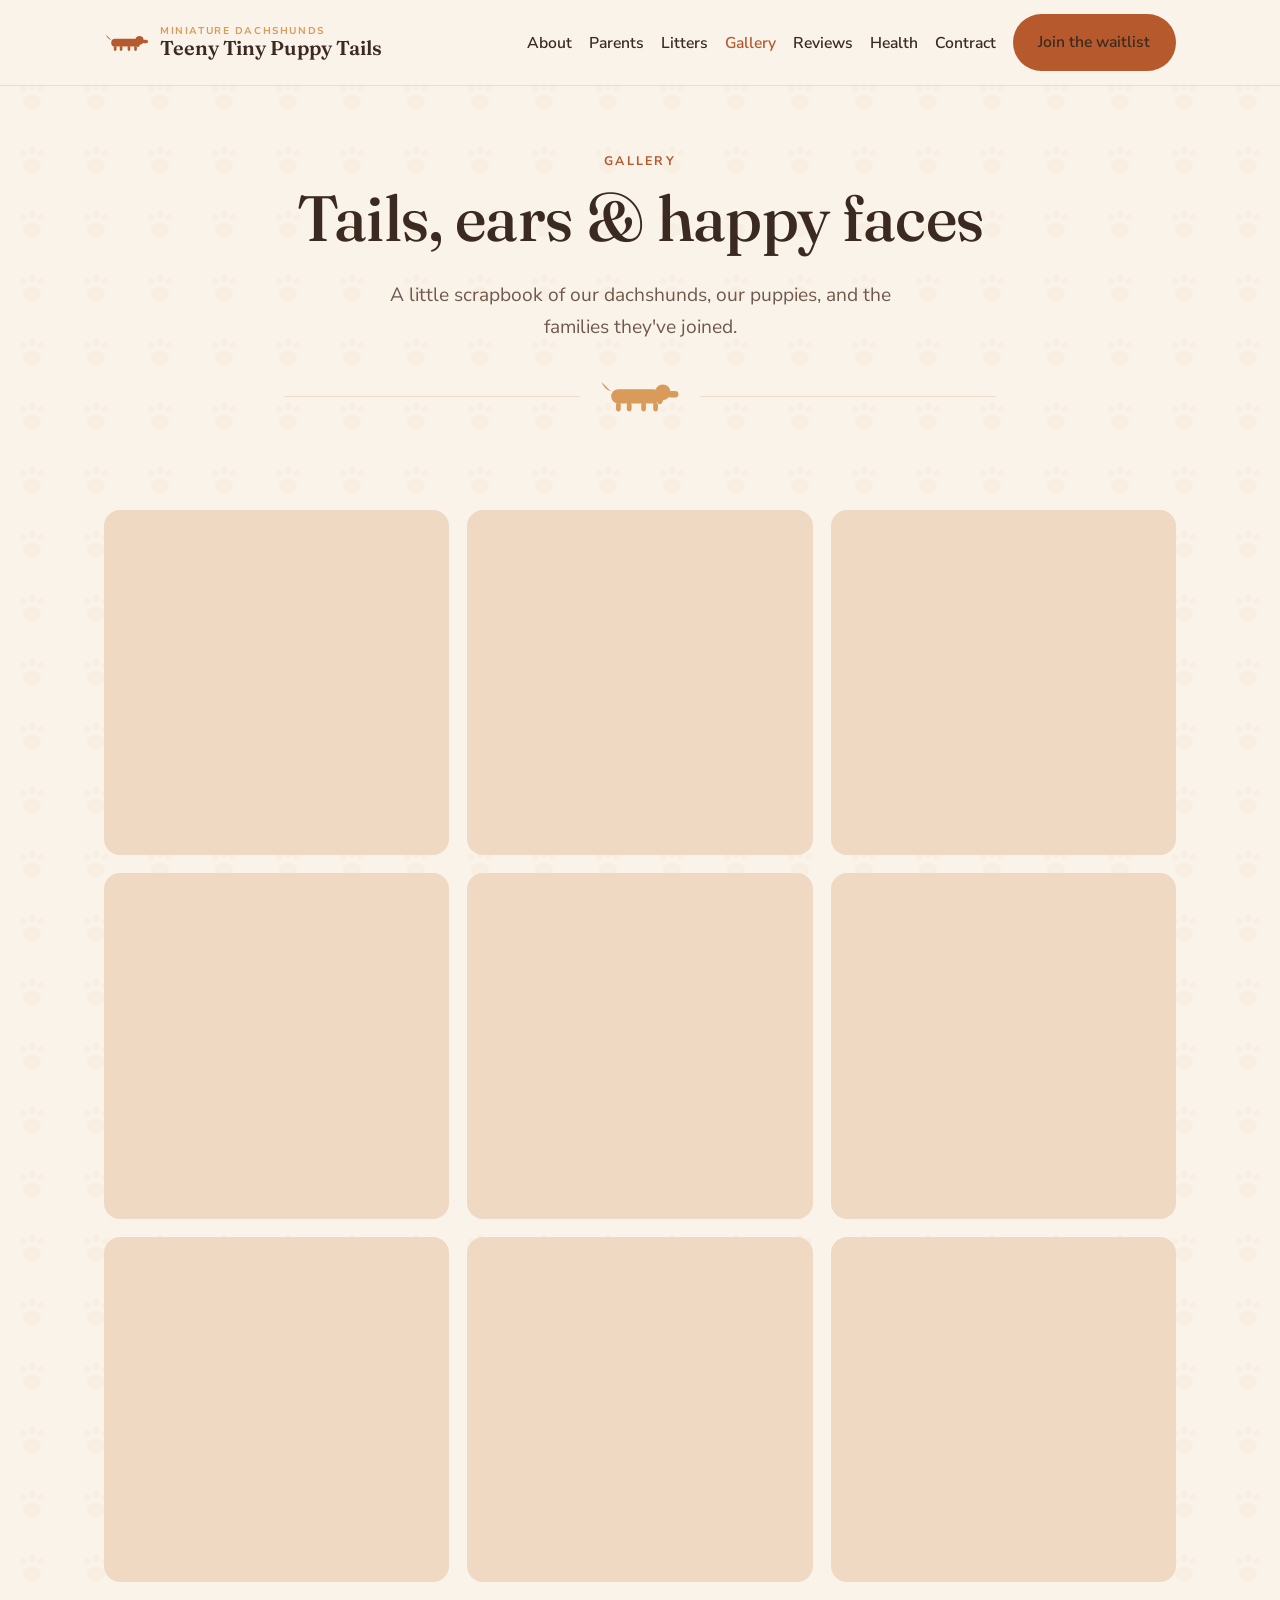
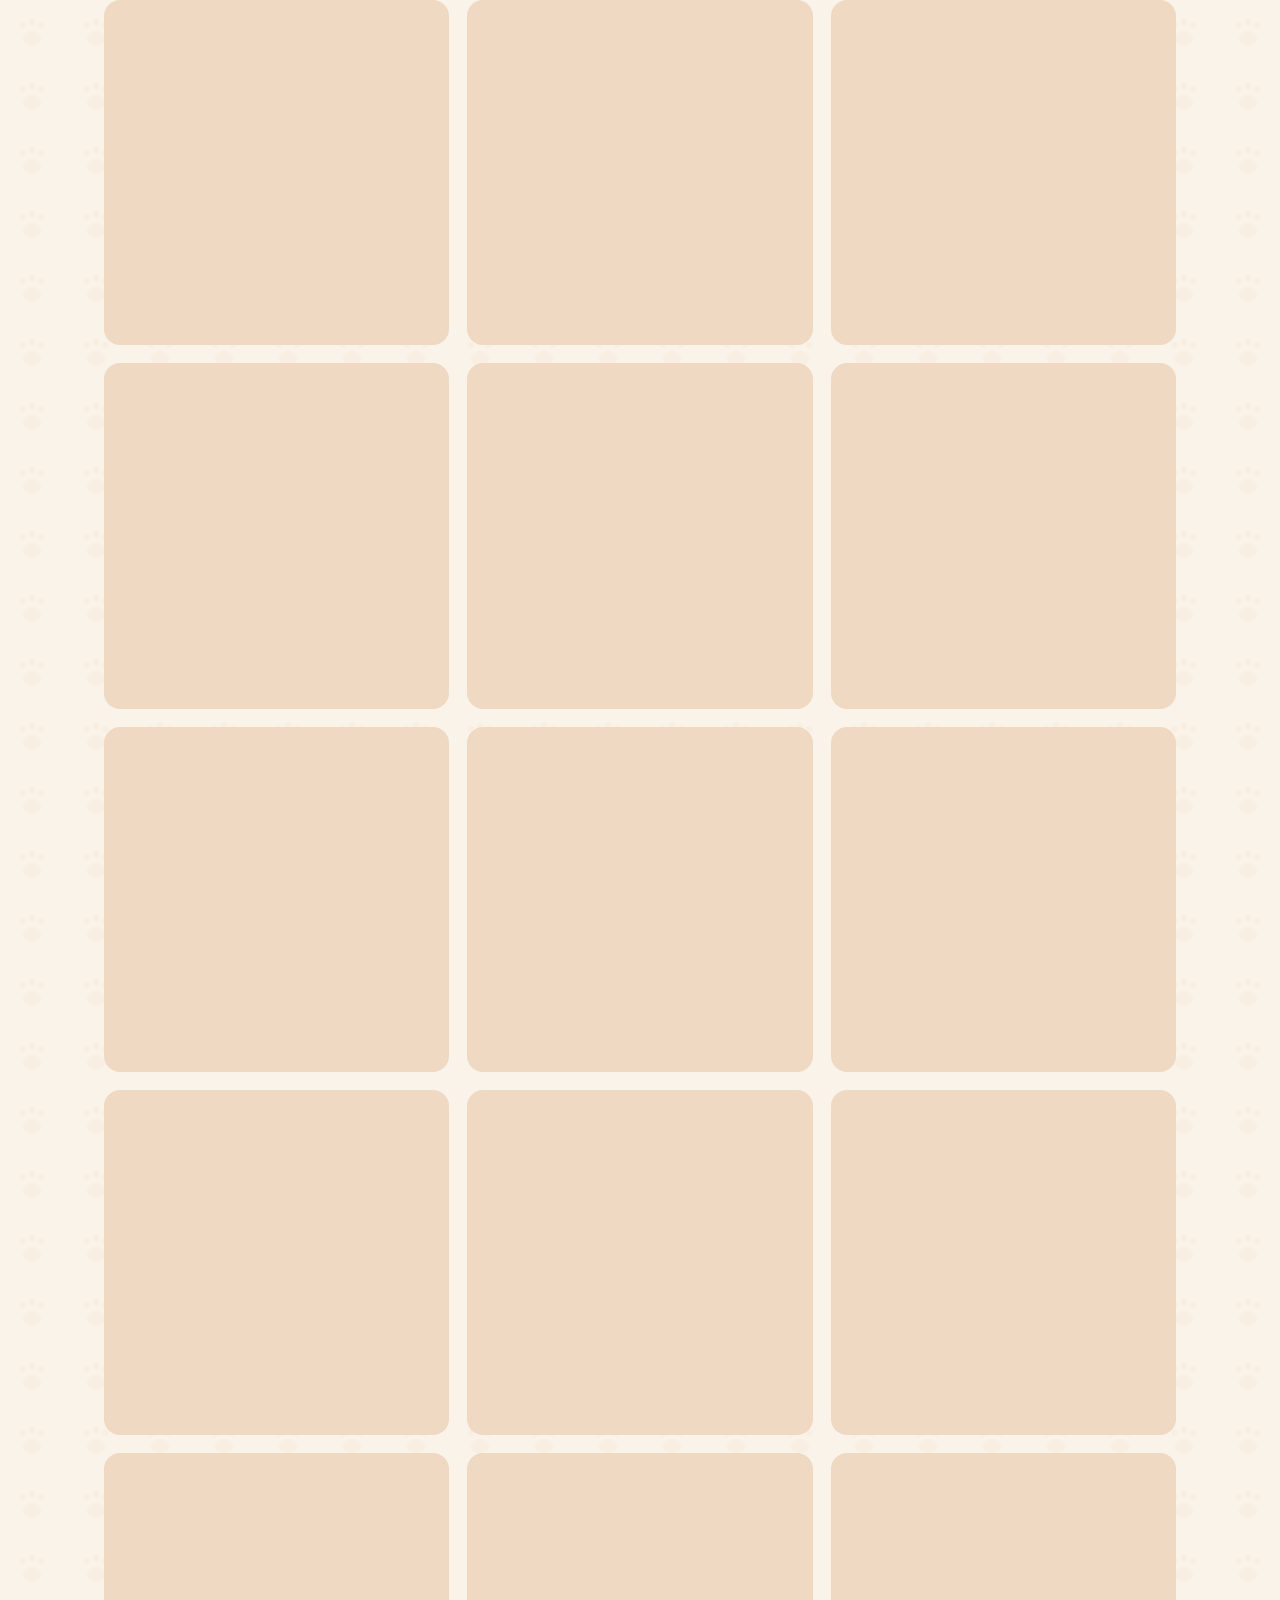
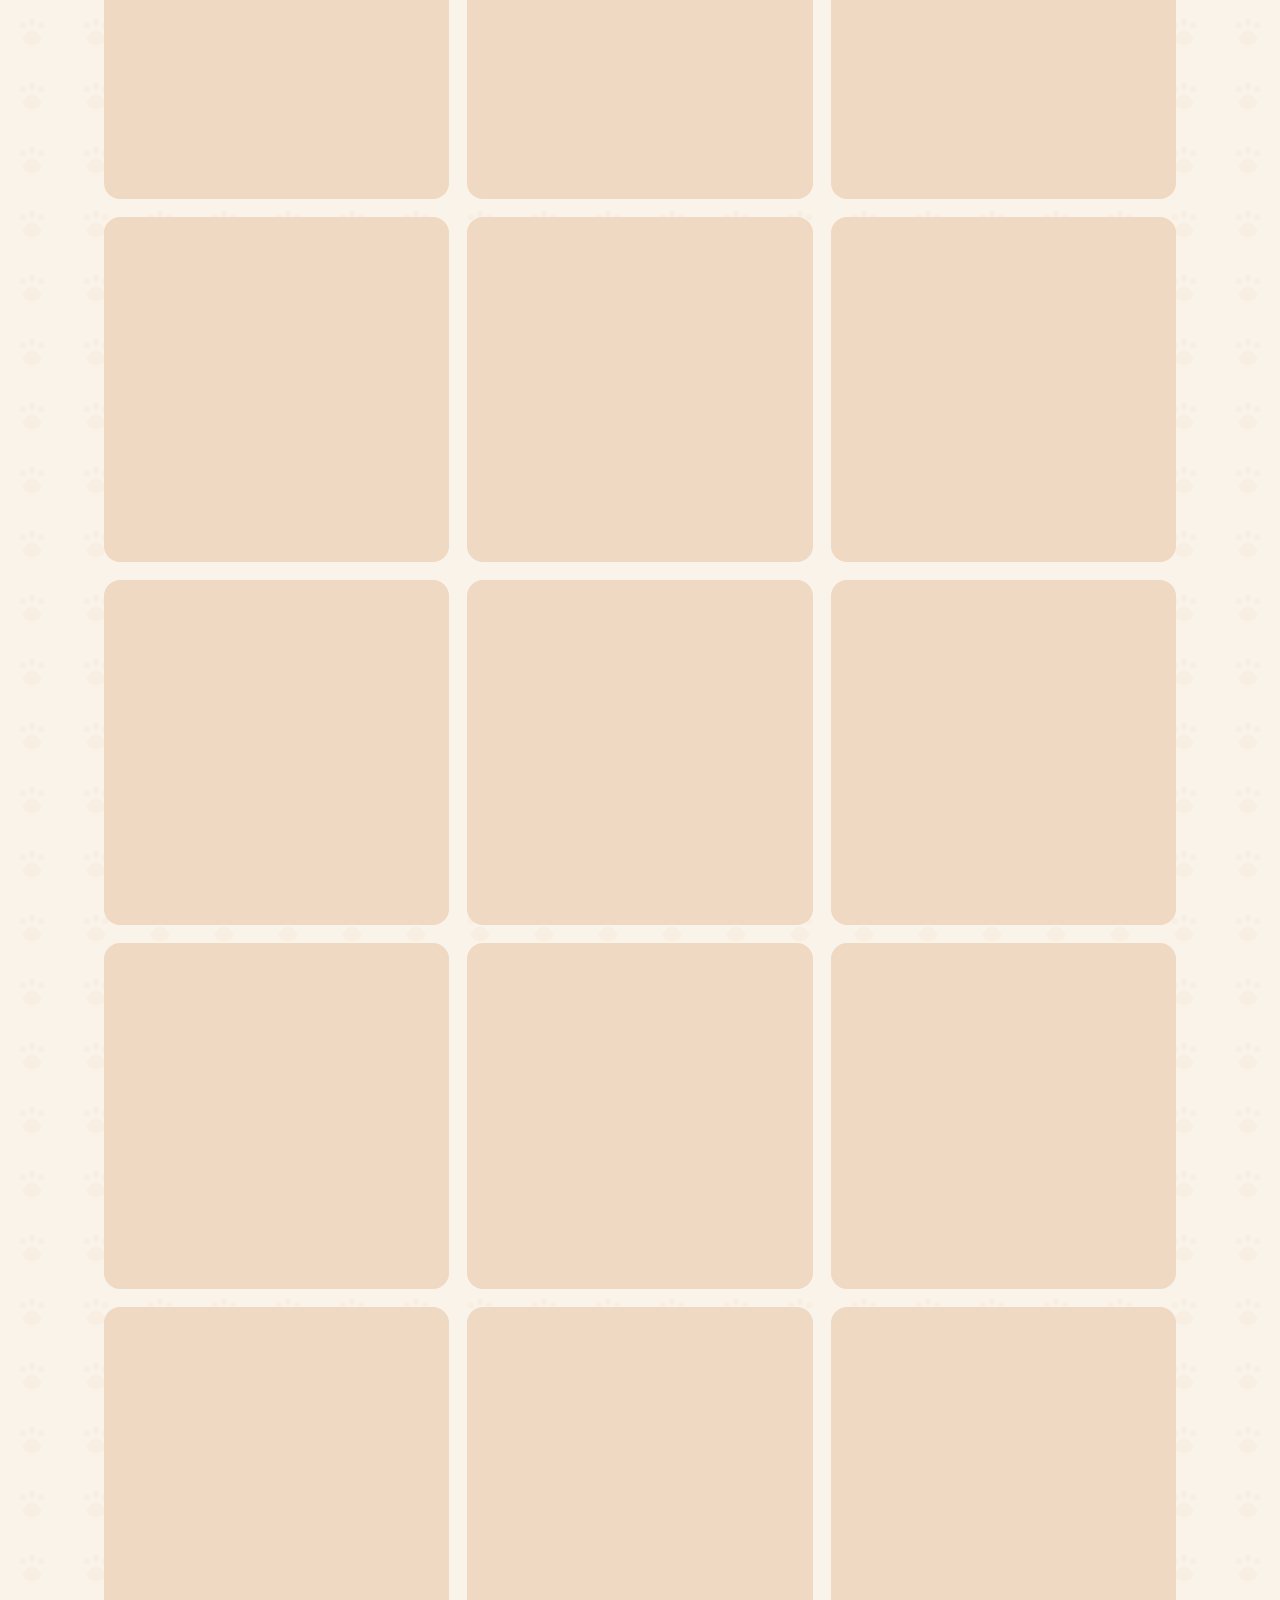
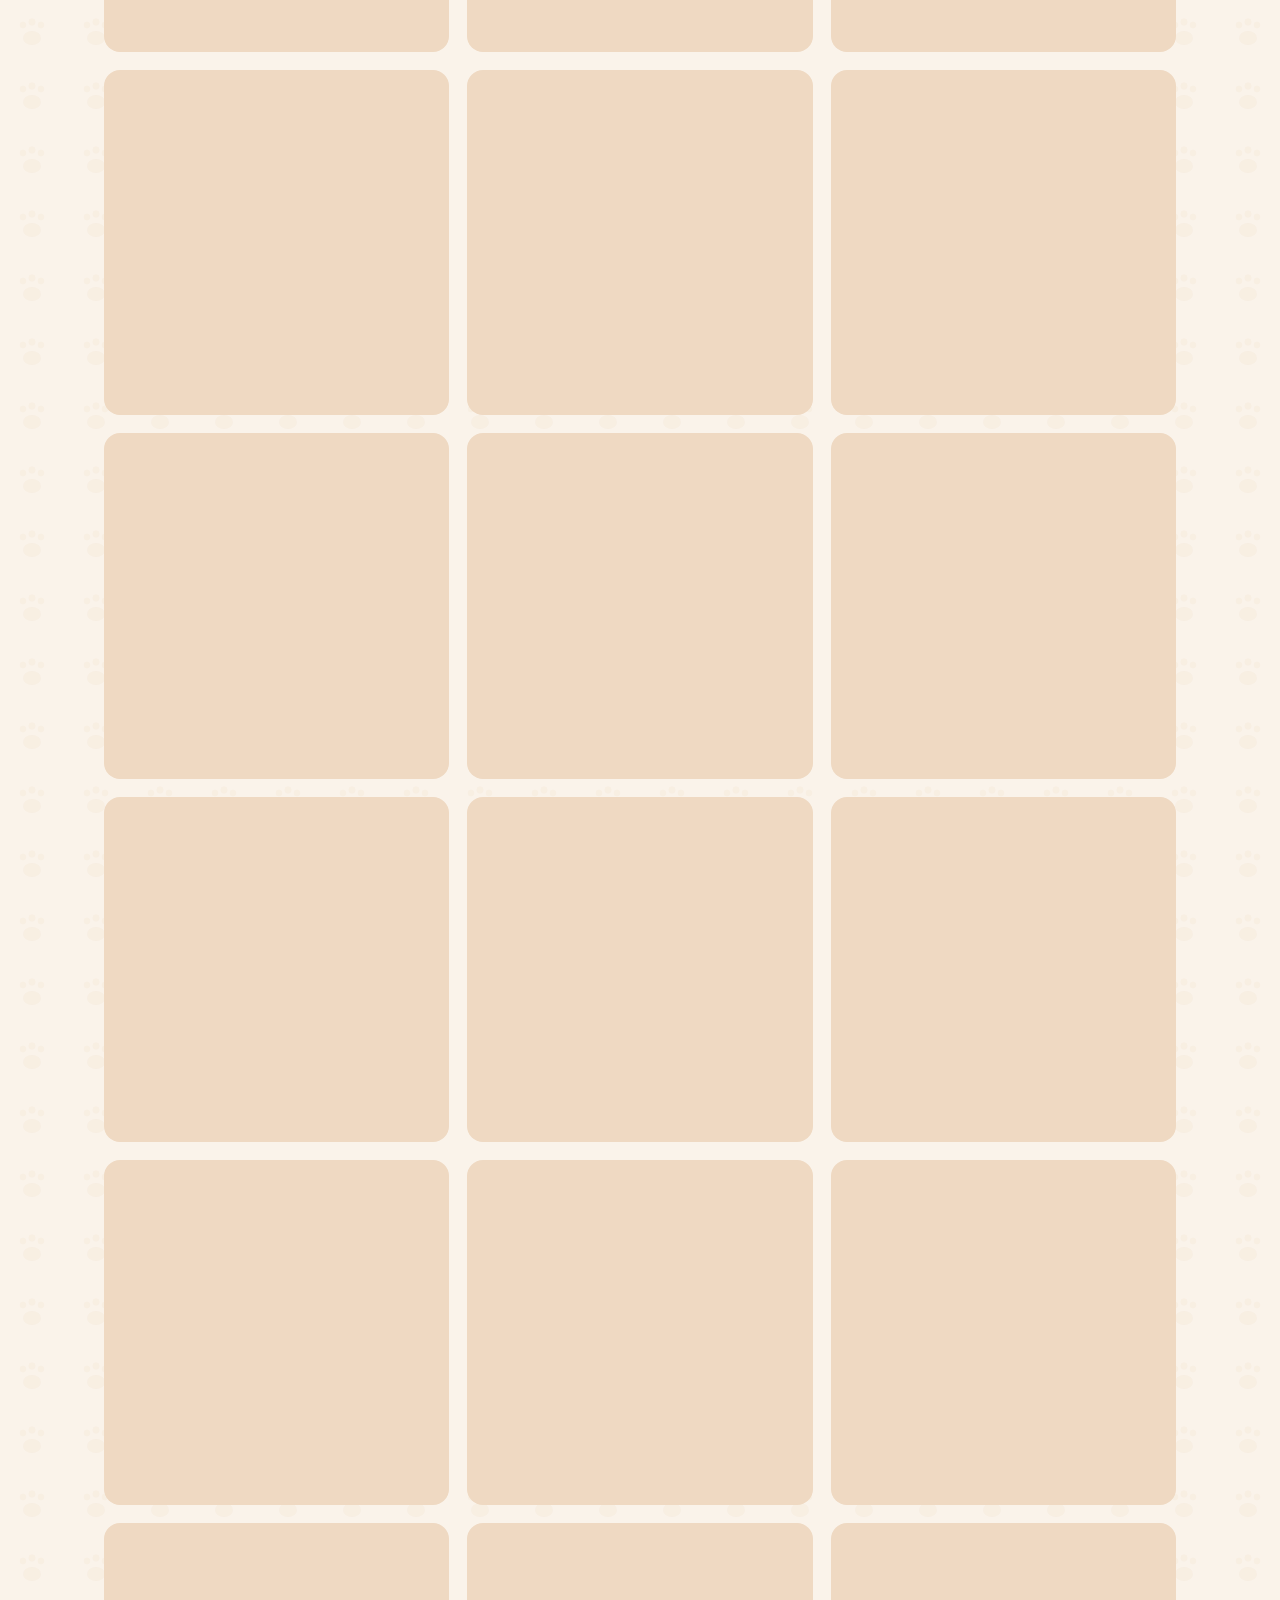
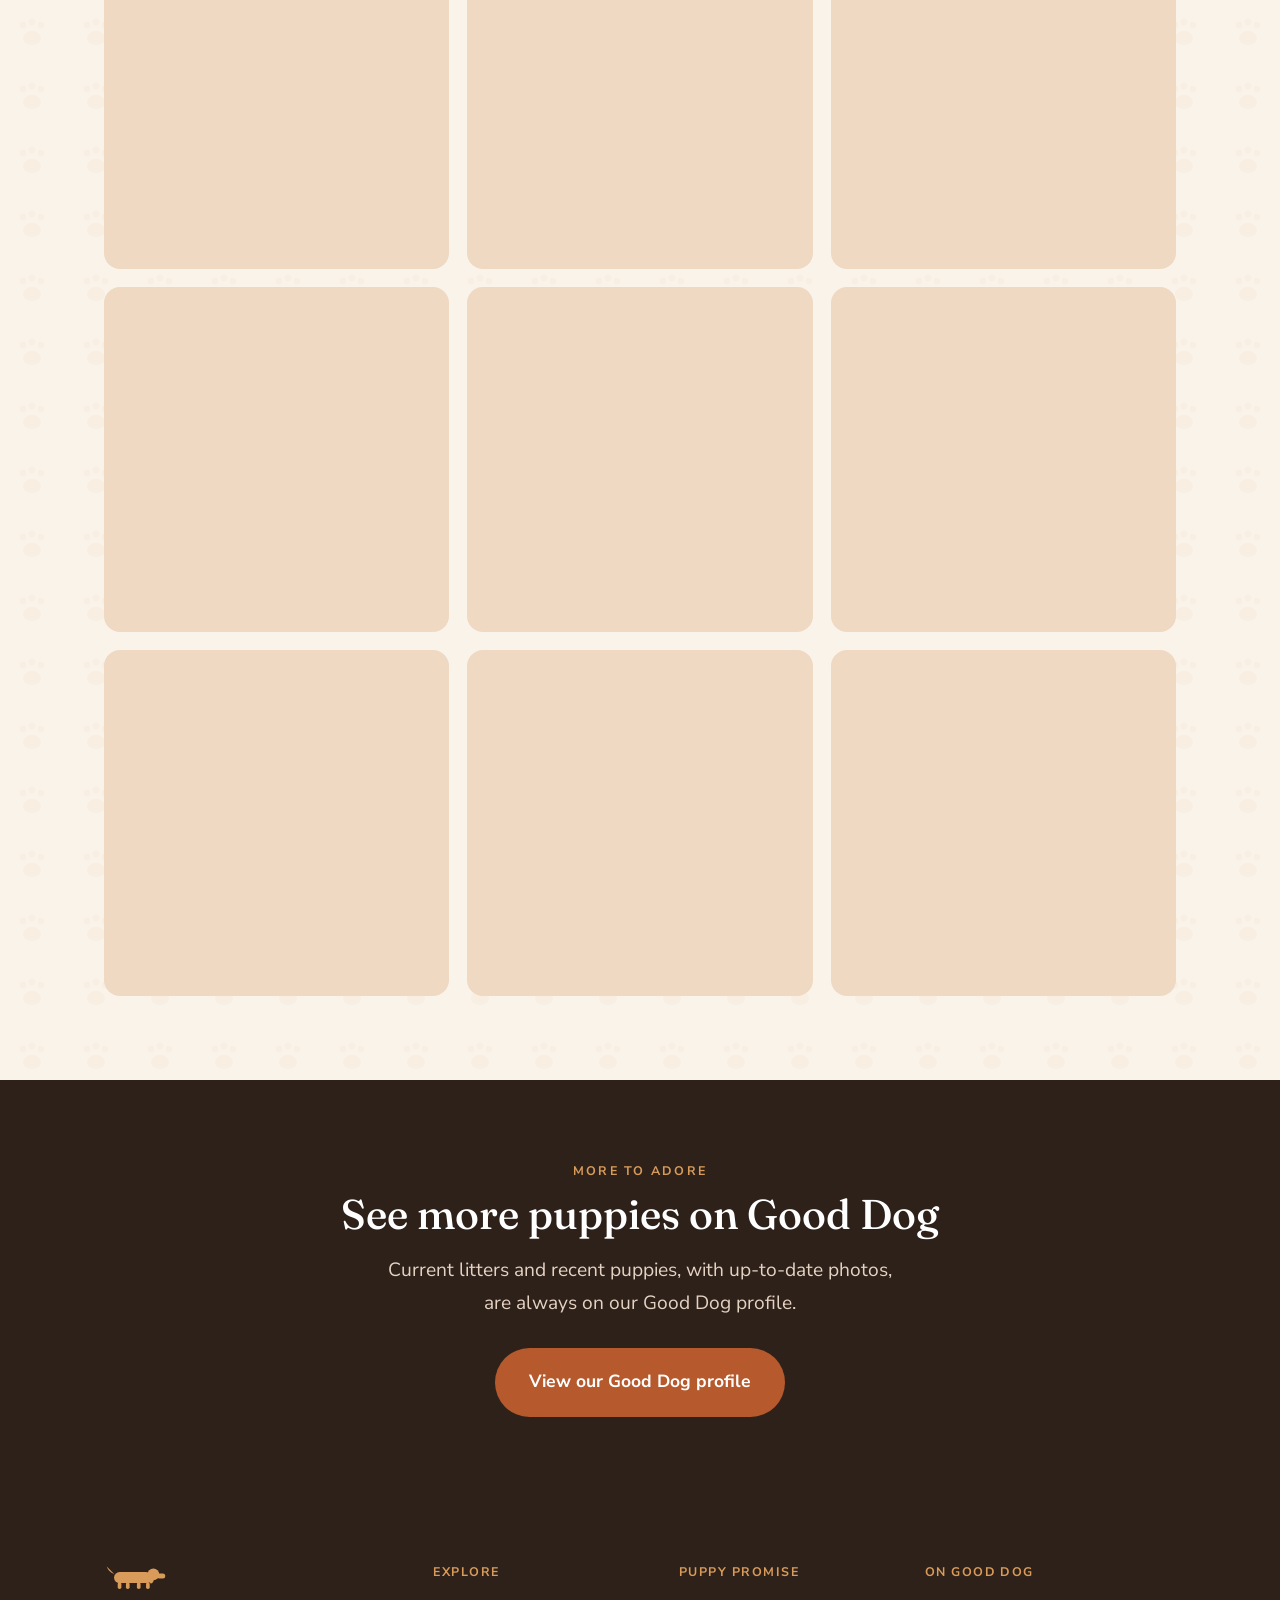
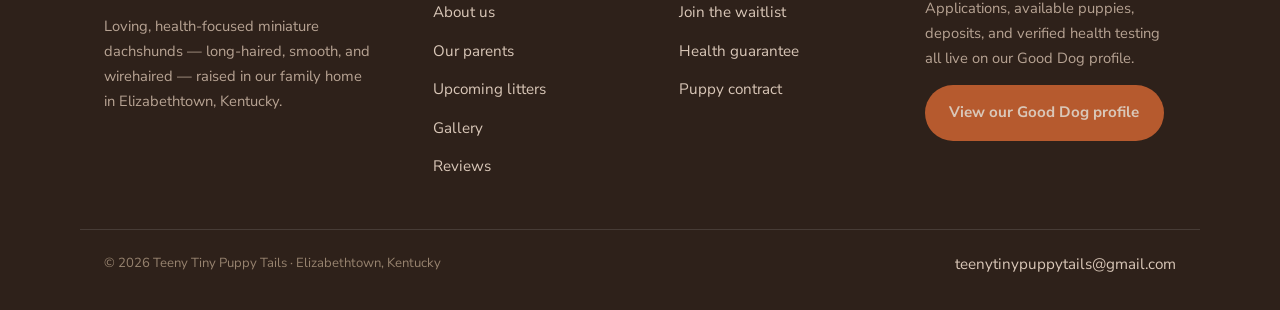
==== gallery.html @ ce21dd78 "Add files via upload" ====
<!DOCTYPE html>
<html lang="en">
<head>
<meta charset="utf-8">
<meta name="viewport" content="width=device-width, initial-scale=1">
<title>Gallery | Teeny Tiny Puppy Tails</title>
<meta name="description" content="Photos of Teeny Tiny Puppy Tails miniature dachshund puppies, parents, and families.">
<link rel="preconnect" href="https://fonts.googleapis.com">
<link rel="preconnect" href="https://fonts.gstatic.com" crossorigin>
<link href="https://fonts.googleapis.com/css2?family=Fraunces:opsz,wght@9..144,400;9..144,500;9..144,600&family=Nunito+Sans:wght@400;600;700&display=swap" rel="stylesheet">
<link rel="stylesheet" href="styles.css">
</head>
<body>

<header class="site-header">
  <nav class="nav" aria-label="Main">
    <a class="brand" href="index.html">
      <svg viewBox="0 0 140 70" fill="currentColor" aria-hidden="true"><path d="M22 26 Q10 22 6 10 Q14 18 26 30 Z"/><rect x="22" y="22" width="82" height="24" rx="12"/><circle cx="108" cy="27" r="13"/><rect x="116" y="25" width="18" height="11" rx="5.5"/><ellipse cx="103" cy="34" rx="6.5" ry="13"/><rect x="30" y="44" width="8" height="15" rx="4"/><rect x="48" y="44" width="8" height="15" rx="4"/><rect x="72" y="44" width="8" height="15" rx="4"/><rect x="92" y="44" width="8" height="15" rx="4"/></svg>
      <span class="name"><span class="small">Miniature dachshunds</span>Teeny Tiny Puppy Tails</span>
    </a>
    <button class="nav-toggle" aria-label="Open menu" aria-expanded="false" onclick="var m=document.getElementById('menu');var o=m.classList.toggle('open');this.setAttribute('aria-expanded',o)">
      <svg viewBox="0 0 24 24" fill="none" stroke="currentColor" stroke-width="2" stroke-linecap="round"><path d="M3 6h18M3 12h18M3 18h18"/></svg>
    </button>
    <ul class="nav-links" id="menu">
      <li><a href="about.html">About</a></li>
      <li><a href="parents.html">Parents</a></li>
      <li><a href="litters.html">Litters</a></li>
      <li><a href="gallery.html" class="active">Gallery</a></li>
      <li><a href="testimonials.html">Reviews</a></li>
      <li><a href="health-guarantee.html">Health</a></li>
      <li><a href="contract.html">Contract</a></li>
      <li><a class="btn btn-primary" href="waitlist.html">Join the waitlist</a></li>
    </ul>
  </nav>
</header>

<main>
  <section class="page-hero">
    <div class="container">
      <p class="eyebrow">Gallery</p>
      <h1>Tails, ears &amp; happy faces</h1>
      <p class="lead">A little scrapbook of our dachshunds, our puppies, and the families they've joined.</p>
    </div>
  </section>
  <div class="divider" aria-hidden="true"><span class="line"></span><svg viewBox="0 0 140 70" fill="currentColor" aria-hidden="true"><path d="M22 26 Q10 22 6 10 Q14 18 26 30 Z"/><rect x="22" y="22" width="82" height="24" rx="12"/><circle cx="108" cy="27" r="13"/><rect x="116" y="25" width="18" height="11" rx="5.5"/><ellipse cx="103" cy="34" rx="6.5" ry="13"/><rect x="30" y="44" width="8" height="15" rx="4"/><rect x="48" y="44" width="8" height="15" rx="4"/><rect x="72" y="44" width="8" height="15" rx="4"/><rect x="92" y="44" width="8" height="15" rx="4"/></svg><span class="line"></span></div>
  <section class="section">
    <div class="container">
      <div class="photo-grid" id="gallery-grid"></div>
    </div>
  </section>
  <section class="band cta-band">
    <div class="container">
      <p class="eyebrow" style="color:var(--tan)">More to adore</p>
      <h2>See more puppies on Good Dog</h2>
      <p class="lead">Current litters and recent puppies, with up-to-date photos, are always on our Good Dog profile.</p>
      <a class="btn btn-primary btn-lg" href="https://www.gooddog.com/breeders/teeny-tiny-puppy-tails-kentucky" target="_blank" rel="noopener">View our Good Dog profile</a>
    </div>
  </section>
  <script src="data.js"></script>
  <script>
  (function(){
    var D=window.SITE_DATA||{}; var all=[];
    (D.parents||[]).forEach(function(d){ (d.photos||[]).forEach(function(p){ all.push(p); }); });
    (D.reviews||[]).forEach(function(r){ if(r.photo) all.push(r.photo); });
    var seen={}, uniq=[]; all.forEach(function(u){ if(!seen[u]){ seen[u]=1; uniq.push(u); } });
    var g=document.getElementById('gallery-grid');
    if(g) g.innerHTML = uniq.map(function(u){ return '<div class="tile" style="background-image:url(\''+u+'\')"></div>'; }).join('');
  })();
  </script>

</main>

<footer class="site-footer">
  <div class="container footer-grid">
    <div class="footer-brand">
      <svg viewBox="0 0 140 70" fill="currentColor" aria-hidden="true"><path d="M22 26 Q10 22 6 10 Q14 18 26 30 Z"/><rect x="22" y="22" width="82" height="24" rx="12"/><circle cx="108" cy="27" r="13"/><rect x="116" y="25" width="18" height="11" rx="5.5"/><ellipse cx="103" cy="34" rx="6.5" ry="13"/><rect x="30" y="44" width="8" height="15" rx="4"/><rect x="48" y="44" width="8" height="15" rx="4"/><rect x="72" y="44" width="8" height="15" rx="4"/><rect x="92" y="44" width="8" height="15" rx="4"/></svg>
      <p>Loving, health-focused miniature dachshunds &mdash; long-haired, smooth, and wirehaired &mdash; raised in our family home in Elizabethtown, Kentucky.</p>
    </div>
    <div>
      <h4>Explore</h4>
      <ul>
        <li><a href="about.html">About us</a></li>
        <li><a href="parents.html">Our parents</a></li>
        <li><a href="litters.html">Upcoming litters</a></li>
        <li><a href="gallery.html">Gallery</a></li>
        <li><a href="testimonials.html">Reviews</a></li>
      </ul>
    </div>
    <div>
      <h4>Puppy promise</h4>
      <ul>
        <li><a href="waitlist.html">Join the waitlist</a></li>
        <li><a href="health-guarantee.html">Health guarantee</a></li>
        <li><a href="contract.html">Puppy contract</a></li>
      </ul>
    </div>
    <div>
      <h4>On Good Dog</h4>
      <p style="font-size:0.92rem;color:#B7A393;margin:0 0 14px">Applications, available puppies, deposits, and verified health testing all live on our Good Dog profile.</p>
      <a class="btn btn-primary" href="https://www.gooddog.com/breeders/teeny-tiny-puppy-tails-kentucky" target="_blank" rel="noopener">View our Good Dog profile</a>
    </div>
  </div>
  <div class="container footer-bottom">
    <span>&copy; 2026 Teeny Tiny Puppy Tails &middot; Elizabethtown, Kentucky</span>
    <span><a href="mailto:teenytinypuppytails@gmail.com">teenytinypuppytails@gmail.com</a></span>
  </div>
</footer>

</body>
</html>
---- styles.css ----
/* ============================================================
   Teeny Tiny Puppy Tails — shared styles
   Edit colors and fonts here once; every page updates.
   ============================================================ */

:root {
  --cream: #FAF3EA;
  --card: #FFFCF7;
  --ink: #3A2A21;
  --ink-soft: #6F5A4D;
  --chestnut: #B65A2E;        /* dachshund red — buttons & accents */
  --chestnut-dk: #98491F;     /* button hover */
  --tan: #D89B5A;             /* warm highlight / eyebrows */
  --line: #ECDCCB;            /* soft divider lines */
  --choc: #2E211A;            /* deep footer / strong text */
  --shadow: 0 14px 34px rgba(58, 42, 33, 0.08);
  --radius: 18px;
  --maxw: 1120px;
}

* { box-sizing: border-box; }

html { scroll-behavior: smooth; }

body {
  margin: 0;
  background: var(--cream);
  color: var(--ink);
  font-family: "Nunito Sans", system-ui, sans-serif;
  font-size: 18px;
  line-height: 1.7;
  -webkit-font-smoothing: antialiased;
}

h1, h2, h3, .display {
  font-family: "Fraunces", Georgia, serif;
  font-weight: 500;
  line-height: 1.1;
  color: var(--ink);
  margin: 0 0 0.4em;
  font-optical-sizing: auto;
}

h1 { font-size: clamp(2.4rem, 6vw, 4rem); letter-spacing: -0.01em; }
h2 { font-size: clamp(1.8rem, 4vw, 2.6rem); }
h3 { font-size: 1.3rem; }

p { margin: 0 0 1.1em; }
a { color: var(--chestnut); text-decoration: none; }
a:hover { text-decoration: underline; }

img { max-width: 100%; display: block; }

.container { width: 100%; max-width: var(--maxw); margin: 0 auto; padding: 0 24px; }

.eyebrow {
  font-family: "Nunito Sans", sans-serif;
  text-transform: uppercase;
  letter-spacing: 0.18em;
  font-size: 0.78rem;
  font-weight: 700;
  color: var(--chestnut);
  margin: 0 0 0.9em;
}

.lead { font-size: 1.2rem; color: var(--ink-soft); max-width: 44ch; }
.muted { color: var(--ink-soft); }

/* ---------- Buttons ---------- */
.btn {
  display: inline-flex;
  align-items: center;
  gap: 0.5em;
  font-family: "Nunito Sans", sans-serif;
  font-weight: 700;
  font-size: 1rem;
  padding: 0.85em 1.5em;
  border-radius: 999px;
  border: 2px solid transparent;
  cursor: pointer;
  transition: transform 0.15s ease, background 0.15s ease, color 0.15s ease;
  text-decoration: none;
}
.btn:hover { text-decoration: none; transform: translateY(-2px); }
.btn-primary { background: var(--chestnut); color: #fff; }
.btn-primary:hover { background: var(--chestnut-dk); color: #fff; }
.btn-ghost { background: transparent; color: var(--chestnut); border-color: var(--chestnut); }
.btn-ghost:hover { background: var(--chestnut); color: #fff; }
.btn-lg { font-size: 1.1rem; padding: 1em 1.8em; }

/* ---------- Header / nav ---------- */
.site-header {
  position: sticky; top: 0; z-index: 50;
  background: rgba(250, 243, 234, 0.92);
  backdrop-filter: blur(8px);
  border-bottom: 1px solid var(--line);
}
.nav {
  display: flex; align-items: center; justify-content: space-between;
  gap: 16px; padding: 14px 24px; max-width: var(--maxw); margin: 0 auto;
}
.brand { display: flex; align-items: center; gap: 10px; color: var(--ink); font-family: "Fraunces", serif; font-weight: 600; font-size: 1.25rem; }
.brand:hover { text-decoration: none; }
.brand svg { width: 46px; height: 26px; color: var(--chestnut); }
.brand .small { display: block; font-family: "Nunito Sans", sans-serif; font-size: 0.62rem; letter-spacing: 0.16em; text-transform: uppercase; color: var(--tan); font-weight: 700; line-height: 1; }
.brand .name { line-height: 1.05; }

.nav-links { display: flex; align-items: center; gap: 17px; list-style: none; margin: 0; padding: 0; }
.nav-links a { color: var(--ink); font-weight: 600; font-size: 0.98rem; }
.nav-links a:hover { color: var(--chestnut); text-decoration: none; }
.nav-links a.active { color: var(--chestnut); }

.nav-toggle { display: none; background: none; border: 0; cursor: pointer; padding: 8px; color: var(--ink); }
.nav-toggle svg { width: 28px; height: 28px; }

@media (max-width: 1080px) {
  .nav-toggle { display: inline-flex; }
  .nav-links {
    position: absolute; top: 100%; left: 0; right: 0;
    flex-direction: column; align-items: flex-start; gap: 0;
    background: var(--cream); border-bottom: 1px solid var(--line);
    padding: 8px 24px 20px; display: none;
  }
  .nav-links.open { display: flex; }
  .nav-links li { width: 100%; }
  .nav-links a { display: block; padding: 12px 0; width: 100%; border-bottom: 1px solid var(--line); }
  .nav-links .btn { margin-top: 12px; }
}

/* ---------- Sections ---------- */
.section { padding: 84px 0; }
.section-sm { padding: 56px 0; }
.section-head { max-width: 60ch; margin-bottom: 40px; }
.center { text-align: center; margin-left: auto; margin-right: auto; }

/* ---------- Hero ---------- */
.hero { padding: 70px 0 40px; }
.hero-grid { display: grid; grid-template-columns: 1.05fr 0.95fr; gap: 56px; align-items: center; }
.hero h1 { margin-bottom: 0.25em; }
.hero .lead { margin-bottom: 1.8em; }
.hero-cta { display: flex; flex-wrap: wrap; gap: 14px; }
@media (max-width: 820px) { .hero-grid { grid-template-columns: 1fr; gap: 32px; } }

/* ---------- Dachshund divider (signature) ---------- */
.divider { display: flex; align-items: center; gap: 18px; color: var(--tan); max-width: 760px; margin: 0 auto; padding: 8px 24px; }
.divider .line { flex: 1; height: 1px; background: var(--line); }
.divider svg { width: 84px; height: 42px; color: var(--tan); flex: none; }

/* ---------- Cards & grids ---------- */
.grid { display: grid; gap: 26px; }
.grid-3 { grid-template-columns: repeat(3, 1fr); }
.grid-2 { grid-template-columns: repeat(2, 1fr); }
@media (max-width: 860px) { .grid-3 { grid-template-columns: 1fr 1fr; } }
@media (max-width: 580px) { .grid-3, .grid-2 { grid-template-columns: 1fr; } }

.card {
  background: var(--card);
  border: 1px solid var(--line);
  border-radius: var(--radius);
  overflow: hidden;
  box-shadow: var(--shadow);
  transition: transform 0.18s ease;
}
.card:hover { transform: translateY(-4px); }
.card-body { padding: 22px 24px 26px; }
.card-body h3 { margin-bottom: 0.3em; }
.card .tag { display: inline-block; font-size: 0.72rem; font-weight: 700; letter-spacing: 0.08em; text-transform: uppercase; color: var(--chestnut); background: #F6E6D8; padding: 4px 11px; border-radius: 999px; margin-bottom: 12px; }
.card p { font-size: 0.98rem; }

/* ---------- Photo placeholders ---------- */
.photo {
  background: linear-gradient(135deg, #F4E5D4, #EFD9C2);
  display: flex; flex-direction: column; align-items: center; justify-content: center;
  color: var(--tan); text-align: center; aspect-ratio: 4 / 3; gap: 8px; padding: 16px;
}
.photo svg { width: 64px; height: 34px; opacity: 0.8; }
.photo span { font-size: 0.8rem; font-weight: 700; letter-spacing: 0.05em; color: #B98A5C; }
.photo.tall { aspect-ratio: 3 / 4; }
.photo.wide { aspect-ratio: 16 / 9; }
.photo.round { border-radius: 50%; aspect-ratio: 1; width: 150px; }

/* ---------- Feature strip ---------- */
.features { display: grid; grid-template-columns: repeat(4, 1fr); gap: 22px; }
@media (max-width: 760px) { .features { grid-template-columns: 1fr 1fr; } }
.feature { text-align: center; }
.feature .dot { width: 52px; height: 52px; border-radius: 50%; background: #F6E6D8; color: var(--chestnut); display: flex; align-items: center; justify-content: center; margin: 0 auto 14px; }
.feature .dot svg { width: 26px; height: 26px; }
.feature h3 { font-family: "Nunito Sans", sans-serif; font-weight: 700; font-size: 1.02rem; }
.feature p { font-size: 0.92rem; color: var(--ink-soft); margin: 0; }

/* ---------- Tinted band ---------- */
.band { background: var(--choc); color: #F4E7DB; }
.band h2, .band h3 { color: #fff; }
.band .lead { color: #E4D2C2; }
.band a:not(.btn) { color: var(--tan); }
.cta-band { text-align: center; padding: 80px 0; }
.cta-band .lead { margin: 0 auto 28px; }

/* ---------- Steps ---------- */
.steps { counter-reset: step; display: grid; gap: 20px; max-width: 760px; }
.step { display: flex; gap: 18px; align-items: flex-start; }
.step .num { counter-increment: step; flex: none; width: 40px; height: 40px; border-radius: 50%; background: var(--chestnut); color: #fff; font-family: "Fraunces", serif; font-weight: 600; display: flex; align-items: center; justify-content: center; }
.step .num::before { content: counter(step); }
.step h3 { margin-bottom: 0.2em; }
.step p { margin: 0; color: var(--ink-soft); font-size: 0.98rem; }

/* ---------- Editable note ---------- */
.note {
  border-left: 4px solid var(--tan);
  background: #FBEEDF;
  padding: 14px 18px;
  border-radius: 0 12px 12px 0;
  font-size: 0.92rem;
  color: #7A5A38;
  margin: 0 0 24px;
}
.note strong { color: #6B4D2E; }

/* ---------- Prose pages (about / guarantee / contract) ---------- */
.prose { max-width: 70ch; }
.prose h2 { margin-top: 1.6em; }
.prose ul { padding-left: 1.2em; }
.prose li { margin-bottom: 0.5em; }

/* ---------- Reviews ---------- */
.review { background: var(--card); border: 1px solid var(--line); border-radius: var(--radius); padding: 26px; box-shadow: var(--shadow); }
.review .stars { color: var(--tan); letter-spacing: 2px; margin-bottom: 10px; }
.review blockquote { margin: 0 0 14px; font-family: "Fraunces", serif; font-size: 1.15rem; line-height: 1.45; }
.review cite { font-style: normal; font-weight: 700; font-size: 0.92rem; color: var(--ink-soft); }

/* ---------- Footer ---------- */
.site-footer { background: var(--choc); color: #D9C7B8; padding: 64px 0 32px; }
.footer-grid { display: grid; grid-template-columns: 1.4fr 1fr 1fr 1.2fr; gap: 36px; }
@media (max-width: 820px) { .footer-grid { grid-template-columns: 1fr 1fr; gap: 28px; } }
.site-footer h4 { font-family: "Nunito Sans", sans-serif; text-transform: uppercase; letter-spacing: 0.12em; font-size: 0.78rem; color: var(--tan); margin: 0 0 14px; }
.site-footer ul { list-style: none; margin: 0; padding: 0; }
.site-footer li { margin-bottom: 8px; }
.site-footer a { color: #D9C7B8; font-size: 0.95rem; }
.site-footer a:hover { color: #fff; }
.footer-brand svg { width: 64px; height: 34px; color: var(--tan); margin-bottom: 10px; }
.footer-brand p { font-size: 0.92rem; color: #B7A393; max-width: 30ch; }
.footer-bottom { border-top: 1px solid rgba(255,255,255,0.12); margin-top: 40px; padding-top: 22px; font-size: 0.82rem; color: #97836f; display: flex; justify-content: space-between; flex-wrap: wrap; gap: 10px; }

/* ---------- Page hero (interior pages) ---------- */
.page-hero { padding: 64px 0 24px; text-align: center; }
.page-hero .lead { margin: 0 auto; }

/* ---------- Accessibility ---------- */
a:focus-visible, .btn:focus-visible, button:focus-visible { outline: 3px solid var(--tan); outline-offset: 3px; border-radius: 6px; }
.sr-only { position: absolute; width: 1px; height: 1px; padding: 0; margin: -1px; overflow: hidden; clip: rect(0,0,0,0); border: 0; }

@media (prefers-reduced-motion: reduce) {
  * { animation: none !important; transition: none !important; scroll-behavior: auto !important; }
}

/* gentle load-in */
@media (prefers-reduced-motion: no-preference) {
  .rise { opacity: 0; transform: translateY(14px); animation: rise 0.7s ease forwards; }
  .rise.d1 { animation-delay: 0.08s; }
  .rise.d2 { animation-delay: 0.16s; }
  @keyframes rise { to { opacity: 1; transform: none; } }
}

/* ---------- Waitlist form ---------- */
.form { max-width: 680px; margin-top: 4px; }
.field { margin-bottom: 20px; }
.field label { display: block; font-weight: 700; font-size: 0.95rem; margin-bottom: 7px; color: var(--ink); }
.field label span { color: var(--chestnut); }
.field input, .field select, .field textarea {
  width: 100%; font-family: inherit; font-size: 1rem; color: var(--ink);
  background: var(--card); border: 1.5px solid var(--line); border-radius: 12px;
  padding: 12px 14px; transition: border-color 0.15s ease;
}
.field input:focus, .field select:focus, .field textarea:focus { outline: none; border-color: var(--chestnut); }
.field textarea { resize: vertical; }
.field-row { display: grid; grid-template-columns: repeat(3, 1fr); gap: 16px; }
@media (max-width: 640px) { .field-row { grid-template-columns: 1fr; } }
.form button { margin-top: 10px; }
.hp { position: absolute !important; left: -9999px !important; }

/* ---------- Data-driven dog cards ---------- */
.card-photo { aspect-ratio: 4 / 3; background-size: cover; background-position: center; background-color: #EFD9C2; }

/* ---------- Home refresh (original-style) ---------- */
body {
  background-image: url("data:image/svg+xml,%3Csvg xmlns='http://www.w3.org/2000/svg' width='64' height='64'%3E%3Cg fill='%23c98a4a' opacity='0.05'%3E%3Cellipse cx='32' cy='38' rx='9' ry='7'/%3E%3Ccircle cx='23' cy='25' r='3.2'/%3E%3Ccircle cx='32' cy='22' r='3.4'/%3E%3Ccircle cx='41' cy='25' r='3.2'/%3E%3C/g%3E%3C/svg%3E");
}
.hero h1 .accent { color: var(--chestnut); font-style: italic; }

.trust-bar { background: var(--choc); color: #ECDAC9; }
.trust-bar .inner { display: flex; flex-wrap: wrap; justify-content: center; gap: 12px 30px; padding: 20px 24px; max-width: var(--maxw); margin: 0 auto; }
.trust-bar span { font-family: "Nunito Sans", sans-serif; font-weight: 700; font-size: 0.78rem; letter-spacing: 0.13em; text-transform: uppercase; display: inline-flex; align-items: center; gap: 11px; }
.trust-bar span::before { content: ""; width: 6px; height: 6px; border-radius: 50%; background: var(--tan); }

.stats { display: grid; grid-template-columns: repeat(4, 1fr); gap: 20px; }
@media (max-width: 760px) { .stats { grid-template-columns: 1fr 1fr; } }
.stat { background: var(--card); border: 1px solid var(--line); border-radius: var(--radius); padding: 26px 24px; box-shadow: var(--shadow); }
.stat .num { font-family: "Fraunces", serif; font-weight: 500; font-size: 2.7rem; color: var(--chestnut); line-height: 1; }
.stat .label { font-weight: 700; color: var(--ink-soft); font-size: 0.95rem; margin-top: 8px; }

.head-row { display: flex; justify-content: space-between; align-items: flex-end; gap: 20px; margin-bottom: 36px; flex-wrap: wrap; }
.head-row h2 { margin-bottom: 0; }
.head-row .link { font-weight: 700; white-space: nowrap; }

.photo-grid { display: grid; grid-template-columns: repeat(3, 1fr); gap: 18px; }
@media (max-width: 760px) { .photo-grid { grid-template-columns: 1fr 1fr; } }
.photo-grid .tile { aspect-ratio: 1; background-size: cover; background-position: center; background-color: #EFD9C2; border-radius: 16px; }

/* ---------- Reviews (with photos) ---------- */
.reviews-masonry { columns: 2; column-gap: 26px; }
@media (max-width: 720px) { .reviews-masonry { columns: 1; } }
.review-card { break-inside: avoid; background: var(--card); border: 1px solid var(--line); border-radius: var(--radius); box-shadow: var(--shadow); margin-bottom: 26px; overflow: hidden; }
.review-card .card-photo { aspect-ratio: 4 / 3; }
.review-card .stars { color: var(--tan); letter-spacing: 3px; margin: 20px 24px 10px; }
.review-card blockquote { margin: 0 24px 16px; font-size: 1.02rem; line-height: 1.6; color: var(--ink); }
.review-card cite { display: block; margin: 0 24px 22px; font-style: normal; font-weight: 700; color: var(--ink-soft); font-size: 0.9rem; }

/* ---------- Subscribe / notify ---------- */
.subscribe-box { background: var(--card); border: 1px solid var(--line); border-radius: var(--radius); box-shadow: var(--shadow); padding: 48px 32px; text-align: center; max-width: 720px; margin: 0 auto; }
.subscribe-box h2 { margin-bottom: 0.3em; }
.subscribe-form { display: flex; gap: 12px; max-width: 480px; margin: 4px auto 0; flex-wrap: wrap; justify-content: center; }
.subscribe-form input[type=email] { flex: 1; min-width: 230px; padding: 13px 18px; border-radius: 999px; border: 1.5px solid var(--line); font-family: inherit; font-size: 1rem; background: #fff; color: var(--ink); }
.subscribe-form input[type=email]:focus { outline: none; border-color: var(--chestnut); }
.subscribe-form button { white-space: nowrap; }

/* ---------- Agreement checkbox ---------- */
.agree { display: flex; gap: 11px; align-items: flex-start; font-size: 0.95rem; color: var(--ink); margin-top: 10px; line-height: 1.5; max-width: 680px; }
.agree input[type=checkbox] { margin-top: 4px; width: auto; flex: none; transform: scale(1.2); accent-color: var(--chestnut); }
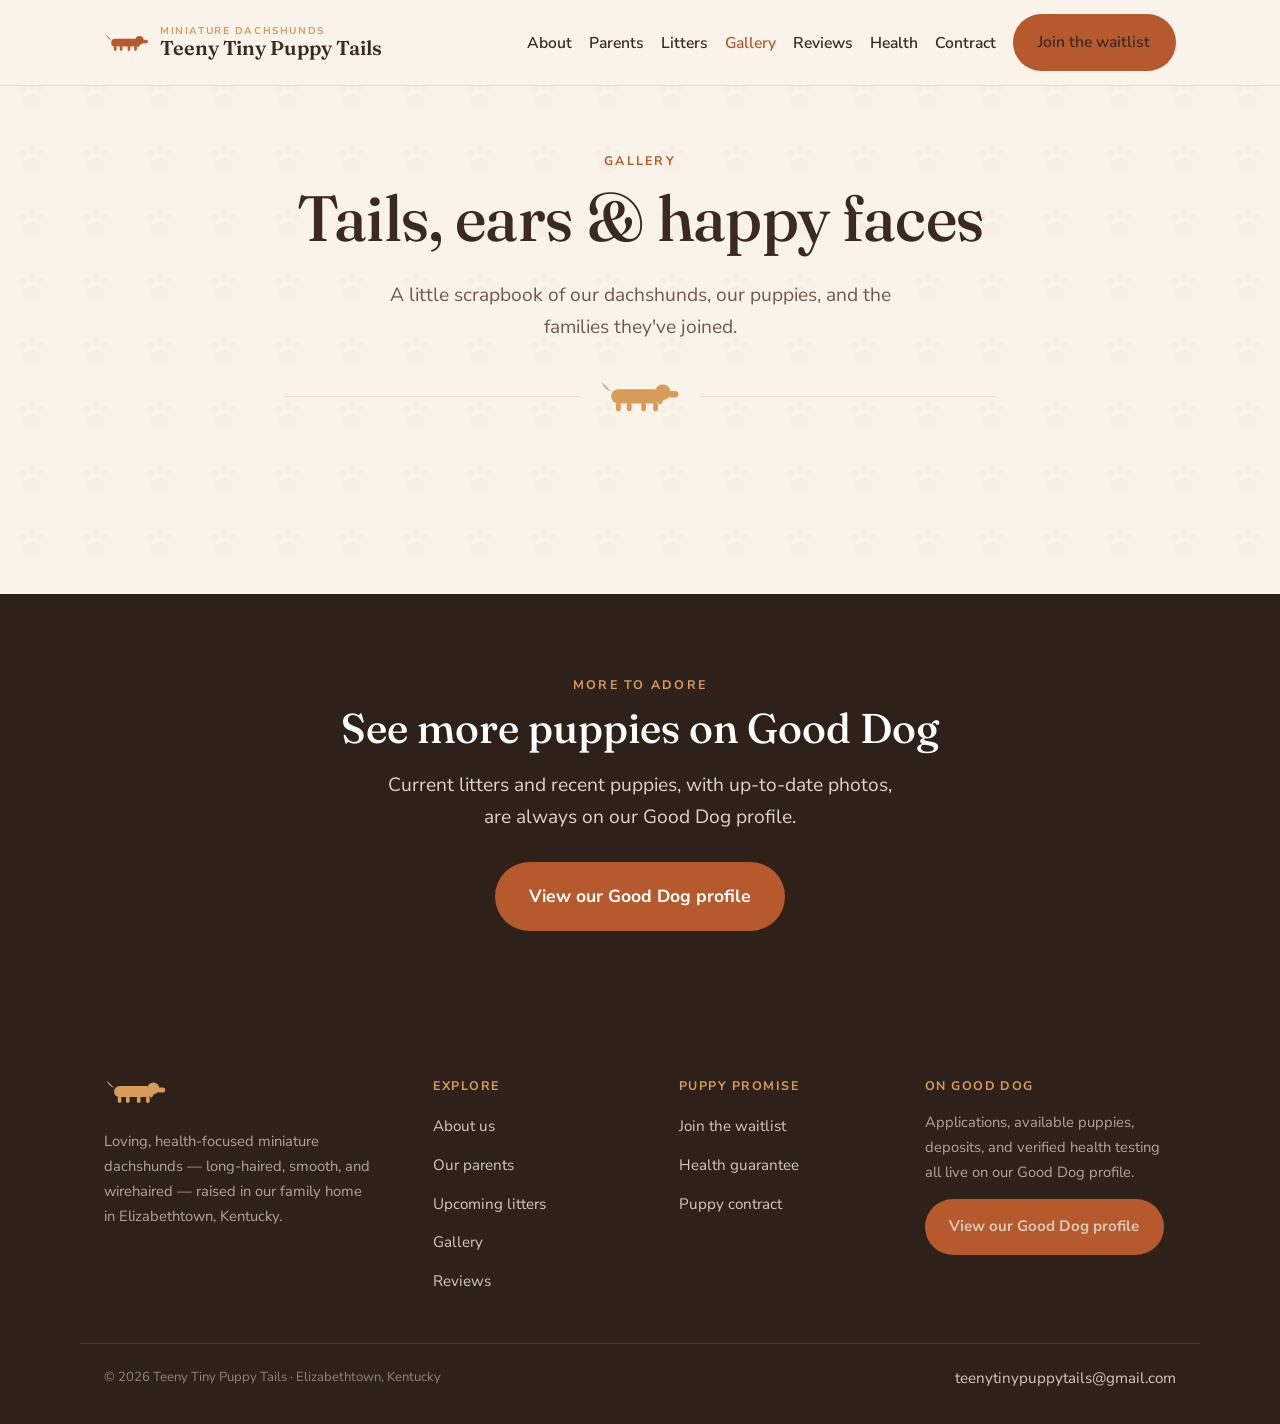
==== commit b6d2e2f5: "Add files via upload" ====
(no text change in the page or its own stylesheets)
